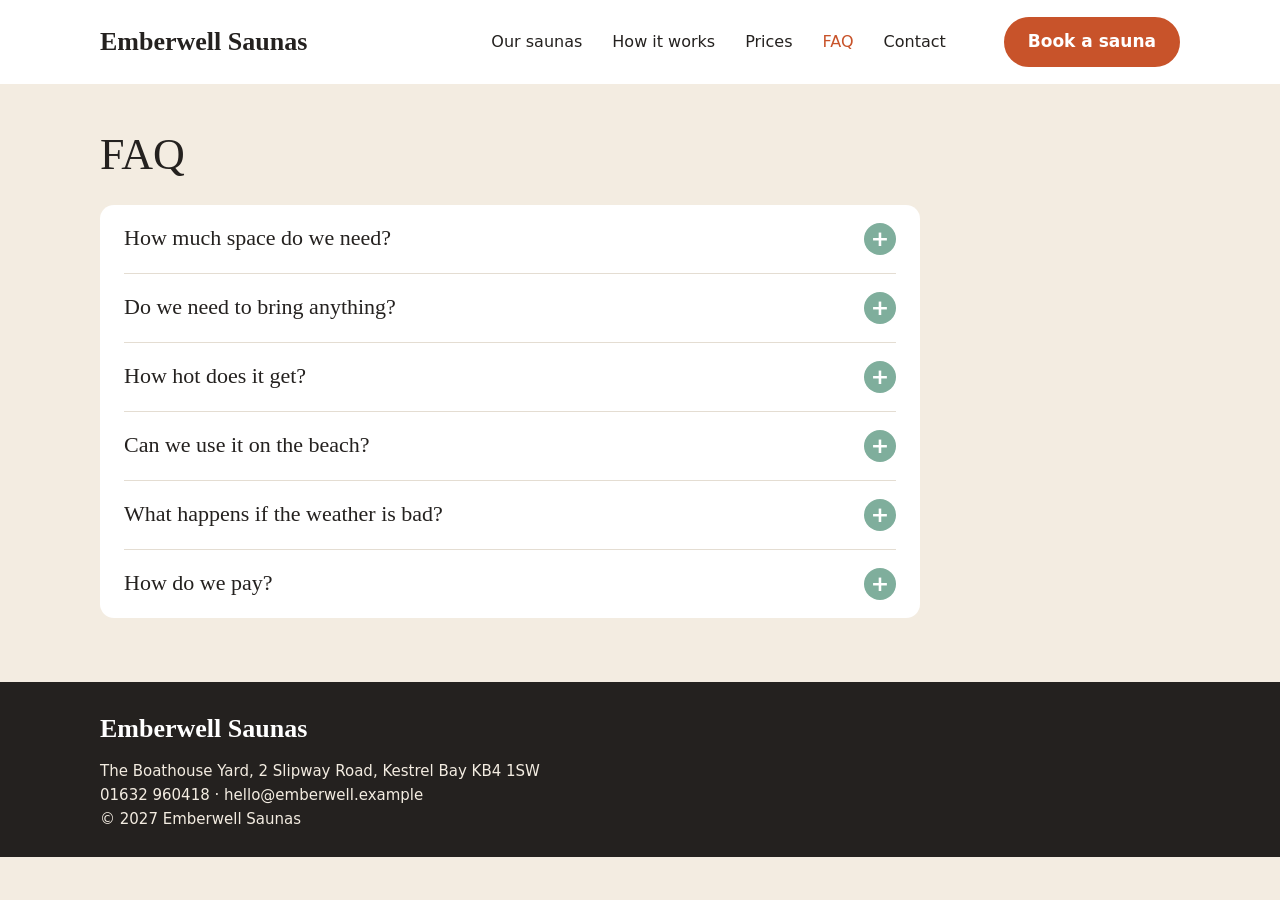
==== faq.html @ d1844385 "FAQ page Co-Authored-By: Claude Opus 5.5 <noreply@anthropic.com>" ====
<!doctype html>
<html lang="en-GB">
<head>
  <meta charset="utf-8">
  <meta name="viewport" content="width=device-width, initial-scale=1">
  <title>FAQ – Emberwell Saunas</title>
  <link rel="stylesheet" href="styles.css">
</head>
<body>
  <header class="site-header">
    <div class="container nav">
      <a class="logo" href="index.html">Emberwell Saunas</a>
      <button class="menu-toggle" type="button" aria-expanded="false" aria-controls="site-nav">Menu</button>
      <nav class="nav-links" id="site-nav" aria-label="Main">
        <a href="index.html#saunas">Our saunas</a>
        <a href="index.html#how">How it works</a>
        <a href="index.html#prices">Prices</a>
        <a href="faq.html" aria-current="page">FAQ</a>
        <a href="#contact">Contact</a>
      </nav>
      <a class="btn btn-primary nav-cta" href="mailto:hello@emberwell.example">Book a sauna</a>
    </div>
  </header>

  <main id="top">
    <section class="faq">
      <div class="container">
        <h1>FAQ</h1>
        <div class="faq-list">
          <details>
            <summary>How much space do we need?</summary>
            <p>A flat spot about 3 metres by 5 metres, within 20 metres of where our van can park.</p>
          </details>
          <details>
            <summary>Do we need to bring anything?</summary>
            <p>Just swimwear and a towel. Firewood, kindling and a fire blanket come with every hire, and you can add our towel bundle.</p>
          </details>
          <details>
            <summary>How hot does it get?</summary>
            <p>Between 70 and 90 degrees. You can open the vent or the door to cool it down at any time.</p>
          </details>
          <details>
            <summary>Can we use it on the beach?</summary>
            <p>Yes, on any beach in Kestrel Bay where vehicles are allowed. We check the tide times with you before we come.</p>
          </details>
          <details>
            <summary>What happens if the weather is bad?</summary>
            <p>Saunas are made for cold, wet days. If there's a storm warning, we'll move your hire to another day for free.</p>
          </details>
          <details>
            <summary>How do we pay?</summary>
            <p>A 25% deposit books your date. The rest is due 14 days before your hire.</p>
          </details>
        </div>
      </div>
    </section>
  </main>

  <footer class="site-footer" id="contact">
    <div class="container">
      <p class="footer-logo">Emberwell Saunas</p>
      <address>
        The Boathouse Yard, 2 Slipway Road, Kestrel Bay KB4 1SW<br>
        <a href="tel:01632960418">01632 960418</a> · <a href="mailto:hello@emberwell.example">hello@emberwell.example</a>
      </address>
      <p>© 2027 Emberwell Saunas</p>
    </div>
  </footer>
  <script>
    // Phone menu toggle. Without JavaScript the links stay visible.
    (function () {
      document.documentElement.classList.add('js');
      var button = document.querySelector('.menu-toggle');
      var nav = document.getElementById('site-nav');
      button.addEventListener('click', function () {
        var open = nav.classList.toggle('is-open');
        button.setAttribute('aria-expanded', open ? 'true' : 'false');
      });
      nav.addEventListener('click', function (event) {
        if (event.target.tagName === 'A') {
          nav.classList.remove('is-open');
          button.setAttribute('aria-expanded', 'false');
        }
      });
    })();
  </script>
</body>
</html>
---- styles.css ----
:root {
  --driftwood: #F3ECE1;
  --charcoal: #24211F;
  --ember: #C8532A;
  --sea-glass: #7FAE9C;
  --smoke: #6B6660;
  --white: #FFFFFF;
  --rule: #E4DDD2;

  --font-heading: Georgia, "Times New Roman", serif;
  --font-body: system-ui, -apple-system, "Segoe UI", Roboto, Helvetica, Arial, sans-serif;

  --max-width: 1200px;
  --gutter: 60px;
  --radius: 14px;
  --photo-gradient: linear-gradient(180deg, var(--ember) 0%, var(--charcoal) 100%);
}

*,
*::before,
*::after { box-sizing: border-box; }

html { scroll-behavior: smooth; }

body {
  margin: 0;
  font-family: var(--font-body);
  font-size: 17px;
  line-height: 1.6;
  color: var(--charcoal);
  background: var(--driftwood);
  -webkit-text-size-adjust: 100%;
}

h1, h2, h3 {
  font-family: var(--font-heading);
  font-weight: normal;
  line-height: 1.15;
  margin: 0;
}

p { margin: 0; }

a { color: inherit; }

.container {
  max-width: var(--max-width);
  margin: 0 auto;
  padding: 0 var(--gutter);
}

.visually-hidden {
  position: absolute;
  width: 1px;
  height: 1px;
  overflow: hidden;
  clip: rect(0 0 0 0);
  white-space: nowrap;
}

/* Buttons */
.btn {
  display: inline-block;
  padding: 11px 22px;
  border-radius: 999px;
  border: 2px solid var(--ember);
  font-weight: 700;
  font-size: 17px;
  line-height: 1.4;
  text-decoration: none;
  white-space: nowrap;
  transition: background-color .15s, color .15s;
}
.btn-primary { background: var(--ember); color: var(--white); }
.btn-primary:hover { background: #b0451f; border-color: #b0451f; }
.btn-outline { background: transparent; color: var(--white); }
.btn-outline:hover { background: var(--ember); }
.btn:focus-visible,
.nav-links a:focus-visible,
.logo:focus-visible { outline: 3px solid var(--sea-glass); outline-offset: 3px; }

/* Nav */
.site-header { background: var(--white); }
.nav {
  display: flex;
  align-items: center;
  gap: 30px;
  min-height: 84px;
}
.logo {
  font-family: var(--font-heading);
  font-weight: 700;
  font-size: 26px;
  text-decoration: none;
  color: var(--charcoal);
  margin-right: auto;
  white-space: nowrap;
}
.nav-links { display: flex; gap: 30px; }
.nav-links a {
  text-decoration: none;
  font-size: 16px;
  white-space: nowrap;
}
.nav-links a:hover { color: var(--ember); }
.nav-cta { margin-left: 28px; }
.menu-toggle {
  display: none;
  font: inherit;
  font-size: 15px;
  font-weight: 700;
  color: var(--charcoal);
  background: transparent;
  border: 2px solid var(--charcoal);
  border-radius: 999px;
  padding: 5px 16px;
  cursor: pointer;
}
.menu-toggle:focus-visible { outline: 3px solid var(--sea-glass); outline-offset: 3px; }

/* Photo placeholders */
.photo {
  background: var(--photo-gradient);
  color: var(--white);
  display: flex;
  align-items: center;
  justify-content: center;
  text-align: center;
  padding: 20px;
}

/* Hero */
.hero {
  background: var(--charcoal);
  color: var(--white);
  padding: 46px 0 64px;
}
.hero-grid {
  display: grid;
  grid-template-columns: 1fr 460px;
  gap: 40px;
  align-items: start;
}
.hero-copy { padding-top: 14px; }
.hero h1 { font-size: 52px; line-height: 1.15; white-space: nowrap; }
.hero-copy p {
  margin-top: 26px;
  max-width: 440px;
  font-size: 17px;
  line-height: 1.65;
}
.hero-buttons {
  display: flex;
  flex-wrap: wrap;
  gap: 16px;
  margin-top: 36px;
}
.hero-photo {
  min-height: 370px;
  border-radius: var(--radius) var(--radius) 0 0;
  font-size: 17px;
}

/* Sections */
section h2 { font-size: 36px; }
.saunas { padding: 36px 0 50px; }
.how { background: var(--white); padding: 36px 0 54px; }
.prices { padding: 36px 0 18px; }

/* Cards */
.cards {
  display: grid;
  grid-template-columns: 1fr 1fr;
  gap: 30px;
  margin-top: 22px;
}
.card {
  background: var(--white);
  border-radius: var(--radius);
  overflow: hidden;
}
.card-photo { height: 130px; font-size: 15px; }
.card-body { padding: 16px 24px 18px; }
.card-head {
  display: flex;
  justify-content: space-between;
  align-items: baseline;
  gap: 16px;
}
.card h3 { font-size: 29px; }
.price {
  color: var(--ember);
  font-weight: 700;
  font-size: 21px;
  white-space: nowrap;
}
.seats { color: var(--smoke); margin: 4px 0 14px; }
.card-body > p:last-child { max-width: 320px; line-height: 1.45; }

/* Steps */
.how h2 { text-align: center; }
.steps {
  list-style: none;
  margin: 26px 0 0;
  padding: 0;
  display: grid;
  grid-template-columns: repeat(3, 1fr);
  gap: 40px;
  text-align: center;
}
.step-num {
  display: inline-flex;
  align-items: center;
  justify-content: center;
  width: 65px;
  height: 65px;
  border-radius: 50%;
  background: var(--sea-glass);
  color: var(--white);
  font-family: var(--font-heading);
  font-weight: 700;
  font-size: 26px;
}
.steps h3 {
  font-size: 24px;
  font-weight: 700;
  margin: 16px 0 8px;
}
.steps p {
  color: var(--smoke);
  font-size: 15px;
  max-width: 250px;
  margin: 0 auto;
}

/* Price table */
.prices h2 { margin-bottom: 18px; }
.price-table {
  width: 100%;
  border-collapse: separate;
  border-spacing: 0;
  background: var(--white);
  border-radius: 10px;
  padding: 0 16px;
}
.price-table th,
.price-table td {
  padding: 9px 6px;
  border-bottom: 1px solid var(--rule);
  font-size: 17px;
}
.price-table tbody tr:last-child th,
.price-table tbody tr:last-child td { border-bottom: none; }
.price-table th { text-align: left; font-weight: normal; }
.price-table td {
  text-align: right;
  color: var(--ember);
  font-weight: 700;
  white-space: nowrap;
}
.price-note {
  color: var(--smoke);
  font-size: 15px;
  max-width: 620px;
  margin-top: 14px;
  line-height: 1.45;
}

/* FAQ page */
.nav-links a[aria-current="page"] { color: var(--ember); }
.faq { padding: 46px 0 64px; }
.faq h1 { font-size: 44px; }
.faq-list {
  margin-top: 24px;
  max-width: 820px;
  background: var(--white);
  border-radius: var(--radius);
  padding: 0 24px;
}
.faq details { border-bottom: 1px solid var(--rule); }
.faq details:last-child { border-bottom: none; }
.faq summary {
  display: flex;
  justify-content: space-between;
  align-items: center;
  gap: 16px;
  padding: 18px 0;
  font-family: var(--font-heading);
  font-size: 22px;
  line-height: 1.3;
  cursor: pointer;
  list-style: none;
}
.faq summary::-webkit-details-marker { display: none; }
.faq summary::after {
  content: "+";
  flex-shrink: 0;
  display: inline-flex;
  align-items: center;
  justify-content: center;
  width: 32px;
  height: 32px;
  border-radius: 50%;
  background: var(--sea-glass);
  color: var(--white);
  font-family: var(--font-body);
  font-size: 22px;
  font-weight: 700;
  line-height: 1;
}
.faq details[open] summary::after { content: "−"; }
.faq summary:hover { color: var(--ember); }
.faq summary:focus-visible { outline: 3px solid var(--sea-glass); outline-offset: 3px; }
.faq details p {
  color: var(--smoke);
  max-width: 680px;
  padding: 0 0 20px;
  line-height: 1.55;
}

/* Footer */
.site-footer {
  background: var(--charcoal);
  color: var(--driftwood);
  padding: 26px 0 26px;
  margin-top: 0;
  font-size: 15px;
}
.footer-logo {
  font-family: var(--font-heading);
  font-weight: 700;
  font-size: 26px;
  color: var(--white);
  margin-bottom: 10px;
}
.site-footer address { font-style: normal; line-height: 1.6; }
.site-footer a { text-decoration: none; }
.site-footer a:hover { text-decoration: underline; }
.site-footer address + p { margin-top: 0; }

/* Tablet */
@media (max-width: 980px) {
  :root { --gutter: 32px; }
  .hero-grid { grid-template-columns: 1fr; gap: 36px; }
  .hero h1 { white-space: normal; }
  .hero-photo { min-height: 260px; border-radius: var(--radius); }
  .nav-links { gap: 20px; }
  .nav-cta { margin-left: 0; }
}

/* Phone */
@media (max-width: 720px) {
  :root { --gutter: 20px; }
  .nav {
    flex-wrap: wrap;
    gap: 10px 12px;
    padding-top: 14px;
    padding-bottom: 12px;
  }
  .logo { font-size: 21px; }
  .nav-cta { padding: 7px 14px; font-size: 15px; }
  .nav-links {
    order: 3;
    width: 100%;
    justify-content: space-between;
    gap: 12px;
  }
  .nav-links a { font-size: 15px; }
  /* Phone menu (only when JavaScript is running) */
  .js .menu-toggle { display: inline-block; order: 3; }
  .js .nav-links {
    display: none;
    order: 4;
    flex-direction: column;
    gap: 0;
  }
  .js .nav-links.is-open { display: flex; }
  .js .nav-links a {
    padding: 10px 0;
    border-top: 1px solid var(--rule);
    font-size: 16px;
  }
  .hero { padding: 36px 0 44px; }
  .hero h1 { font-size: 36px; }
  .hero h1 br { display: none; }
  .hero-photo { min-height: 200px; }
  section h2 { font-size: 30px; }
  .cards,
  .steps { grid-template-columns: 1fr; }
  .steps { gap: 32px; }
  .card h3 { font-size: 25px; }
  .price { font-size: 19px; }
  .price-table { padding: 0 10px; }
  .price-table th,
  .price-table td { font-size: 16px; }
  .faq { padding: 36px 0 44px; }
  .faq h1 { font-size: 36px; }
  .faq-list { padding: 0 16px; }
  .faq summary { font-size: 19px; padding: 16px 0; }
}
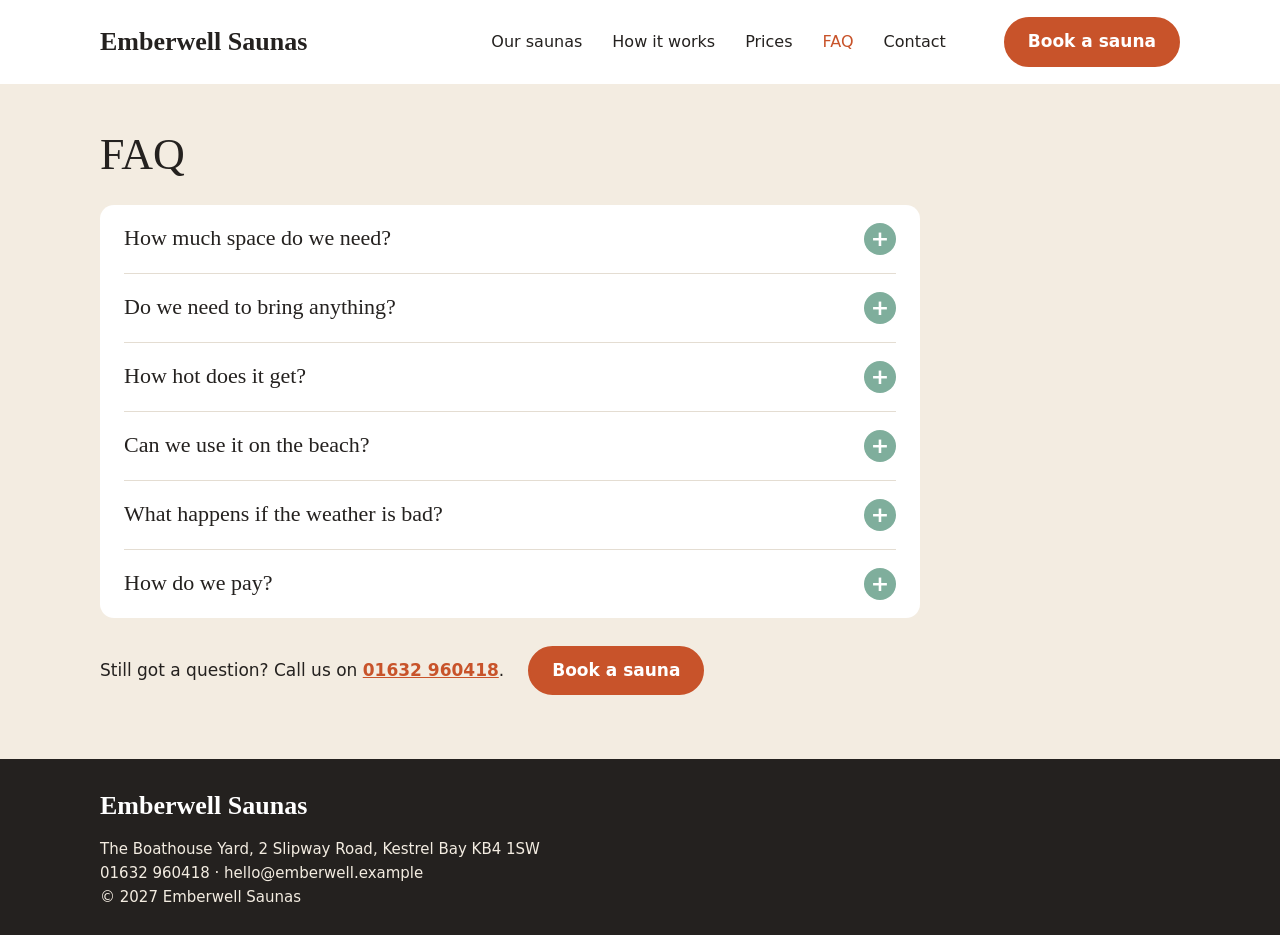
==== commit 7faff7d2: "FAQ: add call line and Book a sauna button Co-Authored-By: Claude Opus 5.5 <noreply@anthropic.com>" ====
--- a/faq.html
+++ b/faq.html
@@ -52,6 +52,10 @@
             <p>A 25% deposit books your date. The rest is due 14 days before your hire.</p>
           </details>
         </div>
+        <div class="faq-cta">
+          <p>Still got a question? Call us on <a href="tel:01632960418">01632 960418</a>.</p>
+          <a class="btn btn-primary" href="mailto:hello@emberwell.example">Book a sauna</a>
+        </div>
       </div>
     </section>
   </main>
--- a/styles.css
+++ b/styles.css
@@ -317,6 +317,14 @@
   padding: 0 0 20px;
   line-height: 1.55;
 }
+.faq-cta {
+  display: flex;
+  flex-wrap: wrap;
+  align-items: center;
+  gap: 16px 24px;
+  margin-top: 28px;
+}
+.faq-cta a:not(.btn) { color: var(--ember); font-weight: 700; white-space: nowrap; }
 
 /* Footer */
 .site-footer {
